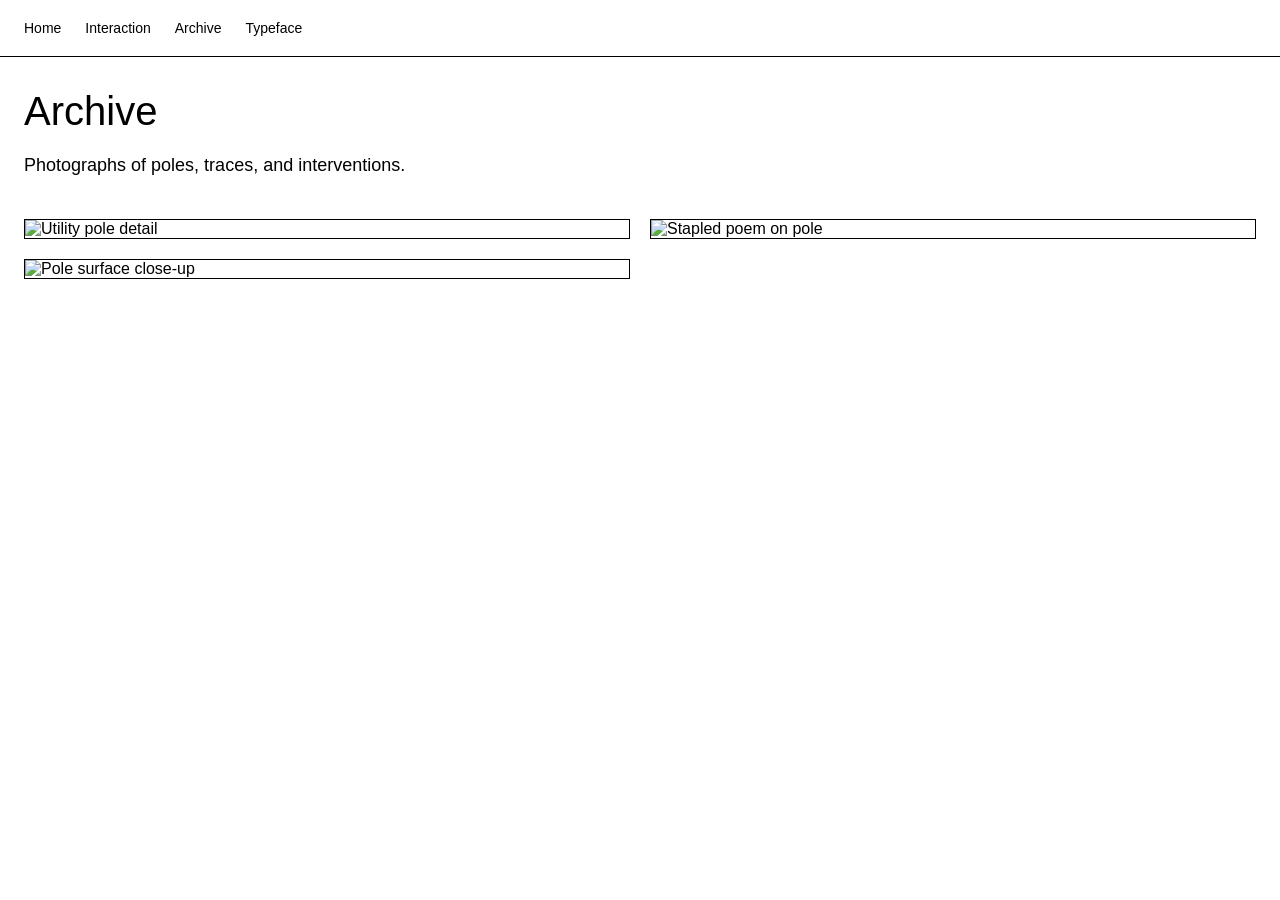
==== archive.html @ 543abb8b "1st push" ====
<!DOCTYPE html>
<html lang="en">
<head>
  <meta charset="UTF-8" />
  <meta name="viewport" content="width=device-width, initial-scale=1.0" />
  <title>Archive</title>
  <link rel="stylesheet" href="style.css" />
</head>
<body>

  <nav class="nav">
    <a href="index.html">Home</a>
    <a href="interaction.html">Interaction</a>
    <a href="archive.html">Archive</a>
    <a href="typeface.html">Typeface</a>
  </nav>

  <main class="page">
    <h1>Archive</h1>
    <p class="intro">Photographs of poles, traces, and interventions.</p>

    <section class="grid">
      <img src="assets/images/pole-01.jpg" alt="Utility pole detail" />
      <img src="assets/images/pole-02.jpg" alt="Stapled poem on pole" />
      <img src="assets/images/pole-03.jpg" alt="Pole surface close-up" />
    </section>
  </main>

</body>
</html>
---- style.css ----
* {
  box-sizing: border-box;
}

body {
  margin: 0;
  background: white;
  color: black;
  font-family: Arial, Helvetica, sans-serif;
}

.nav {
  position: sticky;
  top: 0;
  display: flex;
  gap: 24px;
  padding: 20px 24px;
  background: white;
  border-bottom: 1px solid black;
}

.nav a {
  color: black;
  text-decoration: none;
  font-size: 14px;
}

.nav a:hover {
  text-decoration: underline;
}

.page {
  padding: 32px 24px 60px;
}

h1 {
  margin: 0 0 12px 0;
  font-size: 40px;
  font-weight: 400;
}

.intro {
  max-width: 720px;
  font-size: 18px;
  line-height: 1.5;
  margin-bottom: 40px;
}

.section {
  max-width: 760px;
  font-size: 16px;
  line-height: 1.6;
}

.grid {
  display: grid;
  grid-template-columns: repeat(2, minmax(0, 1fr));
  gap: 20px;
}

.grid img {
  width: 100%;
  display: block;
  border: 1px solid black;
}

#sketch-holder {
  width: 100%;
  min-height: 80vh;
  border: 1px solid black;
}
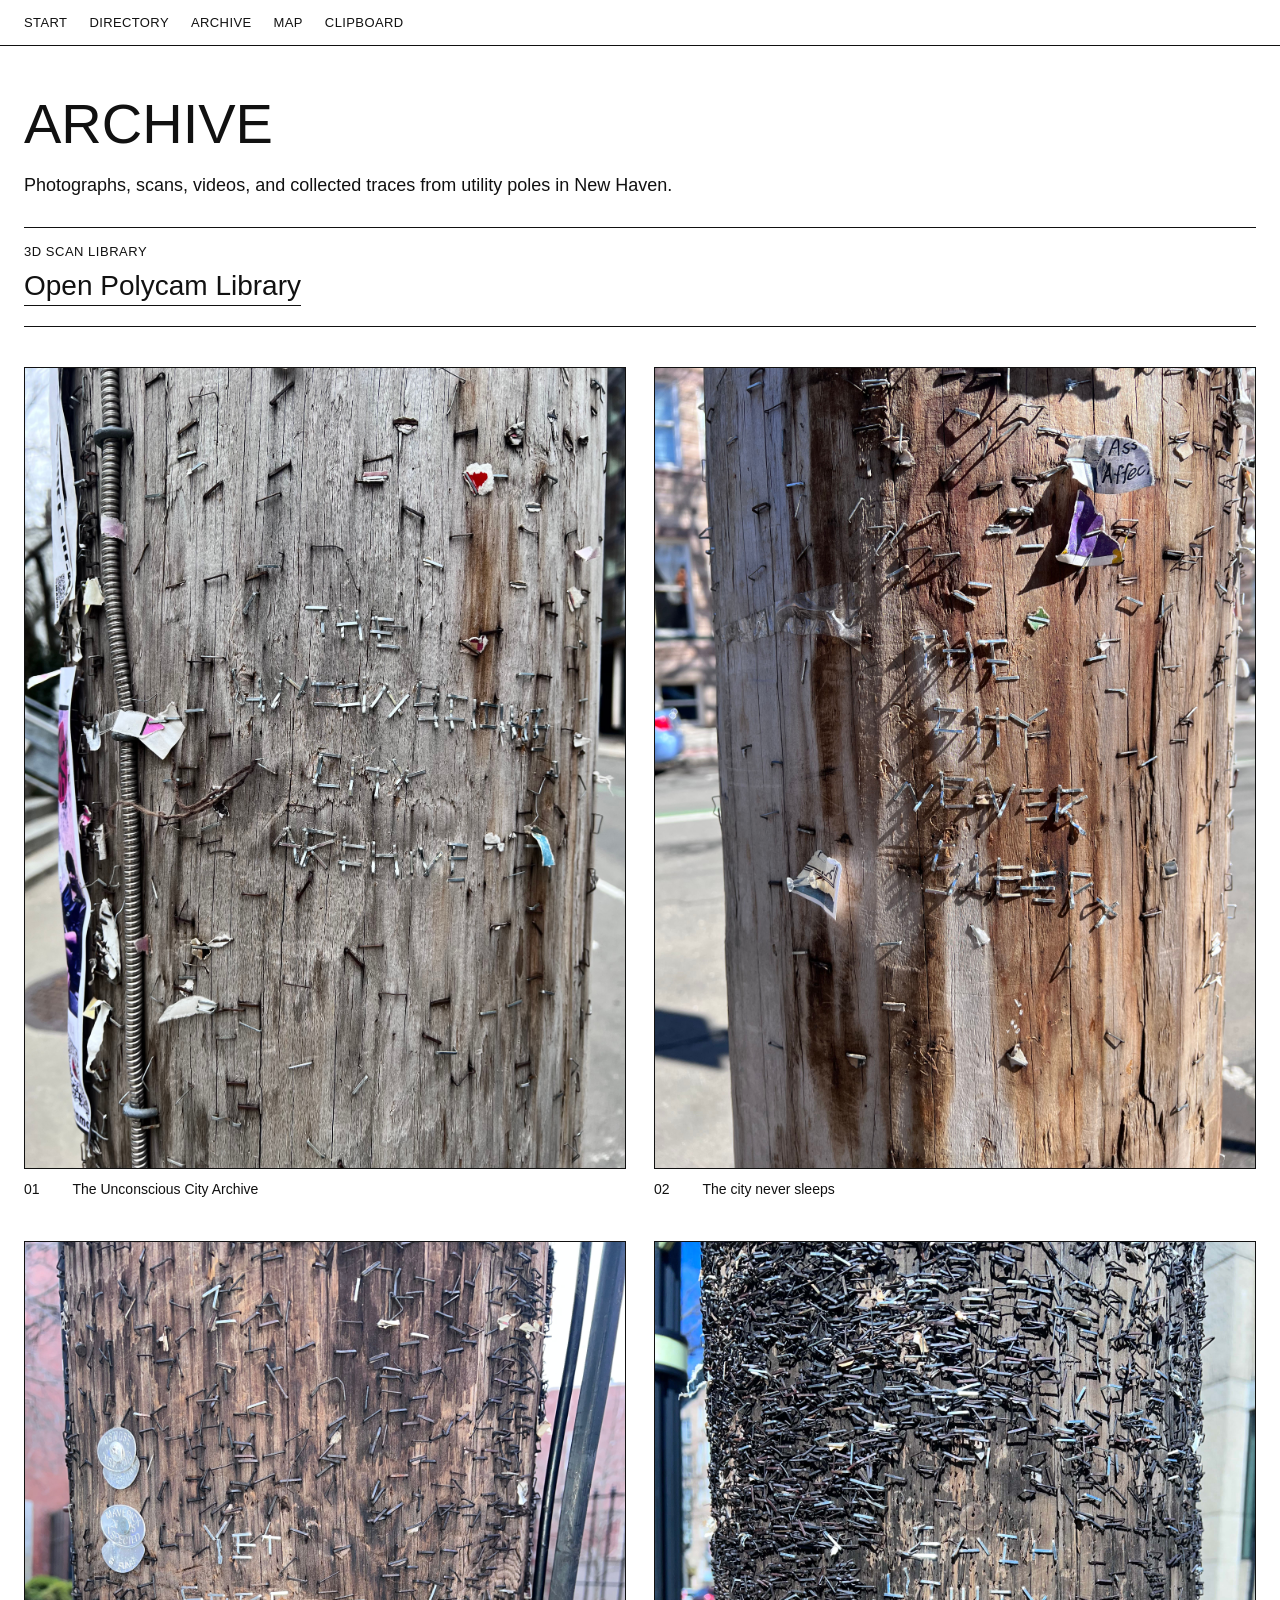
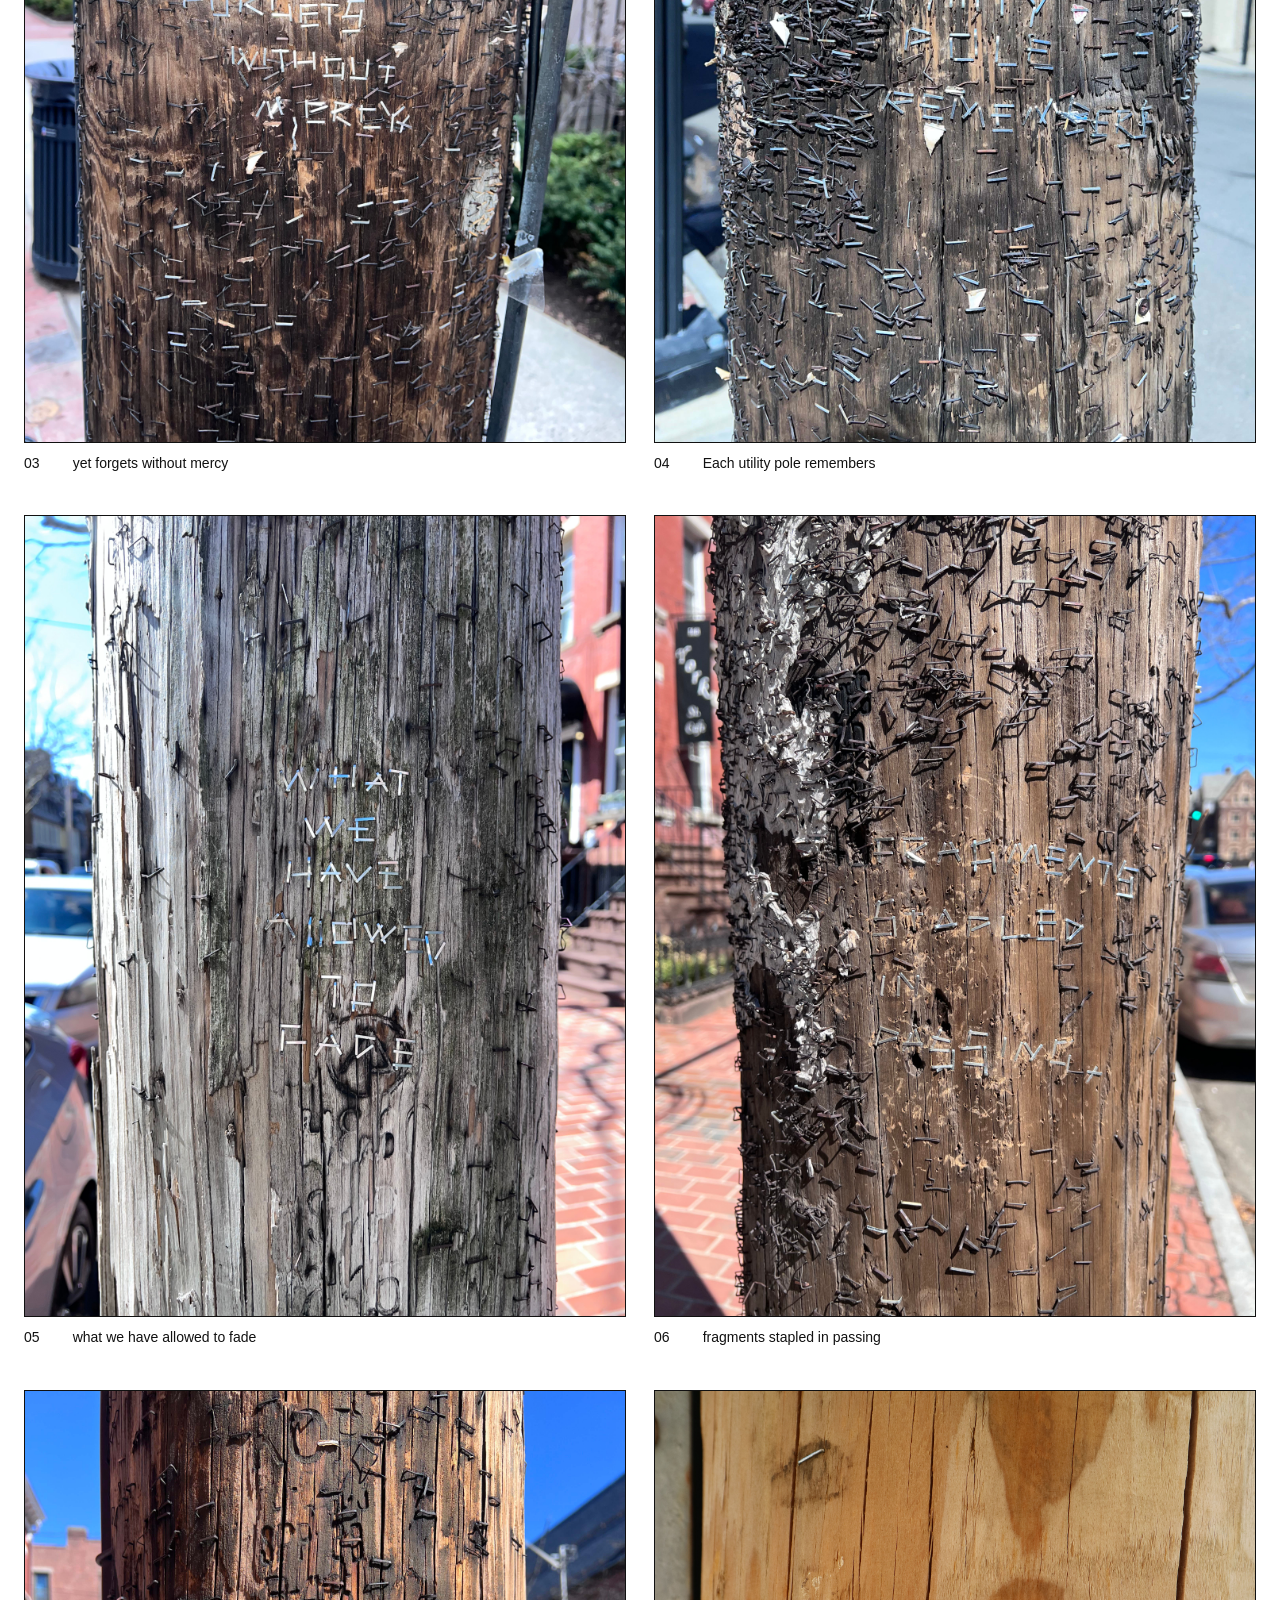
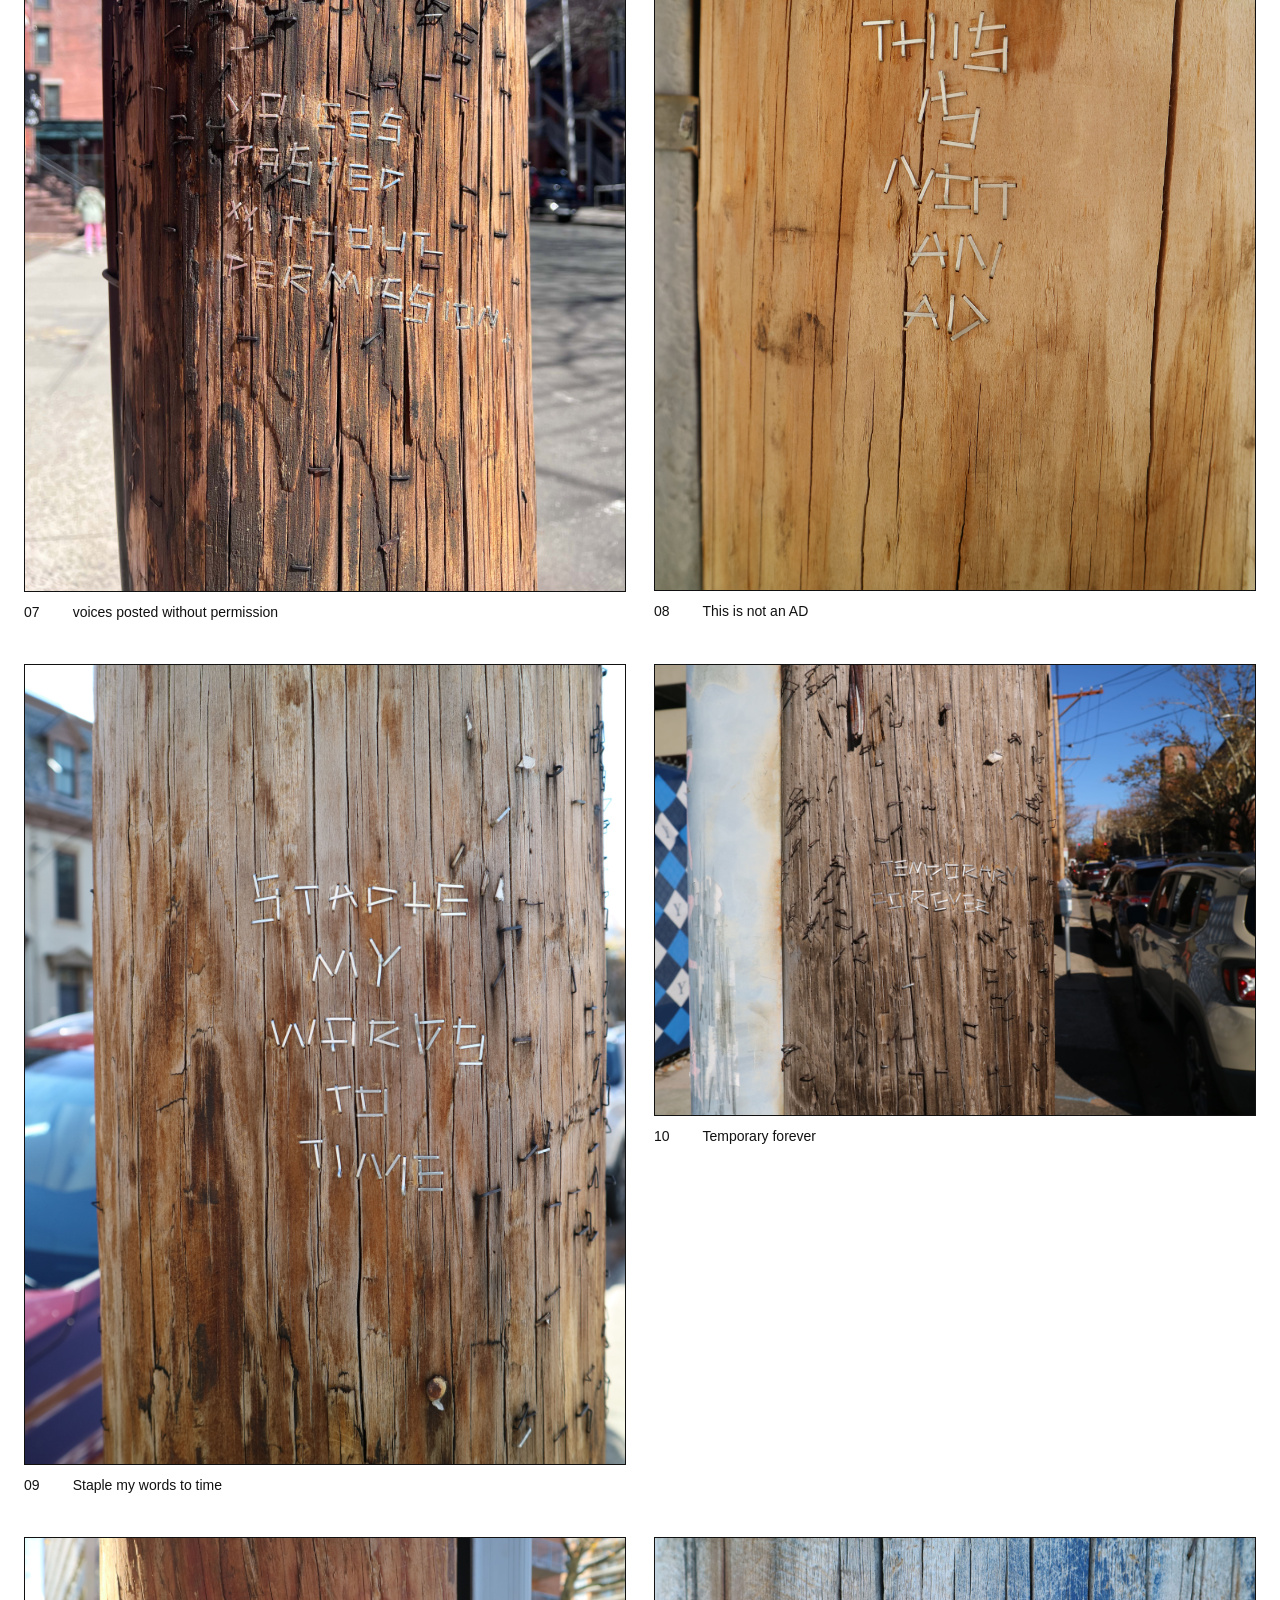
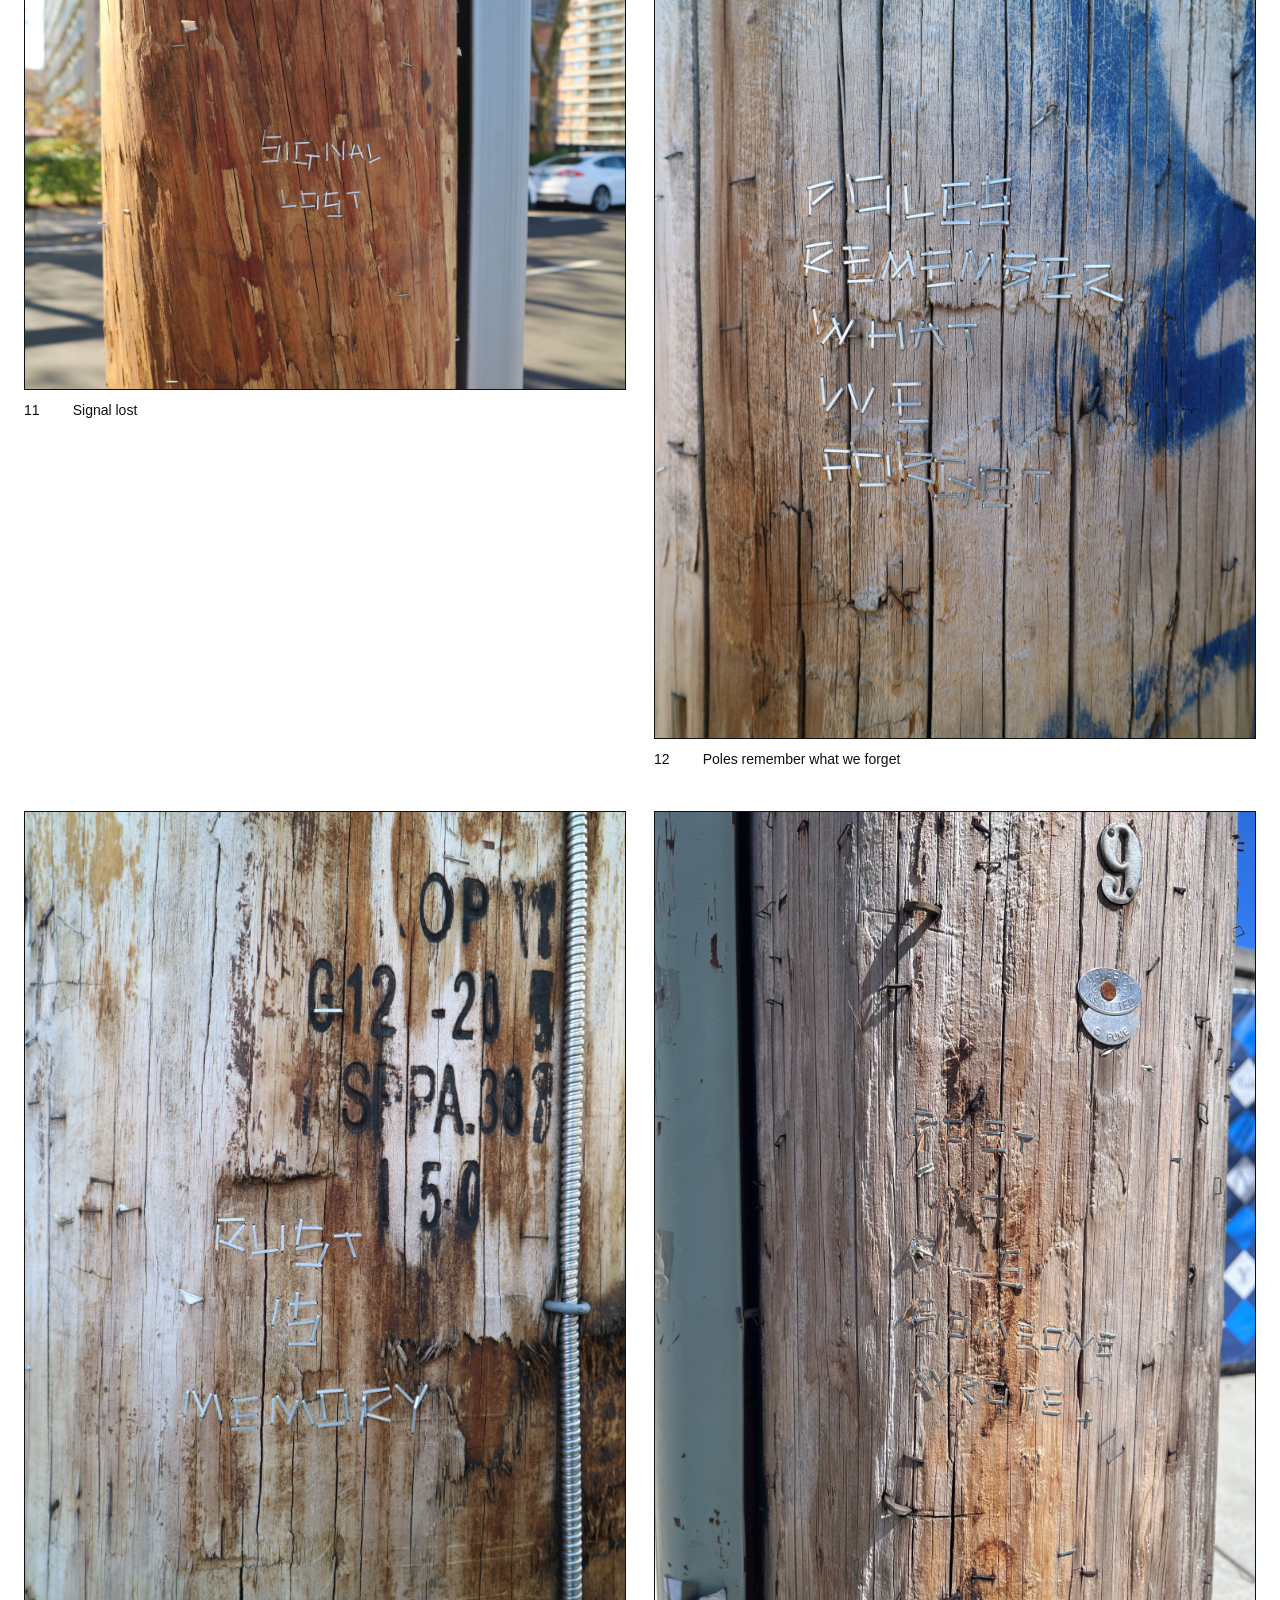
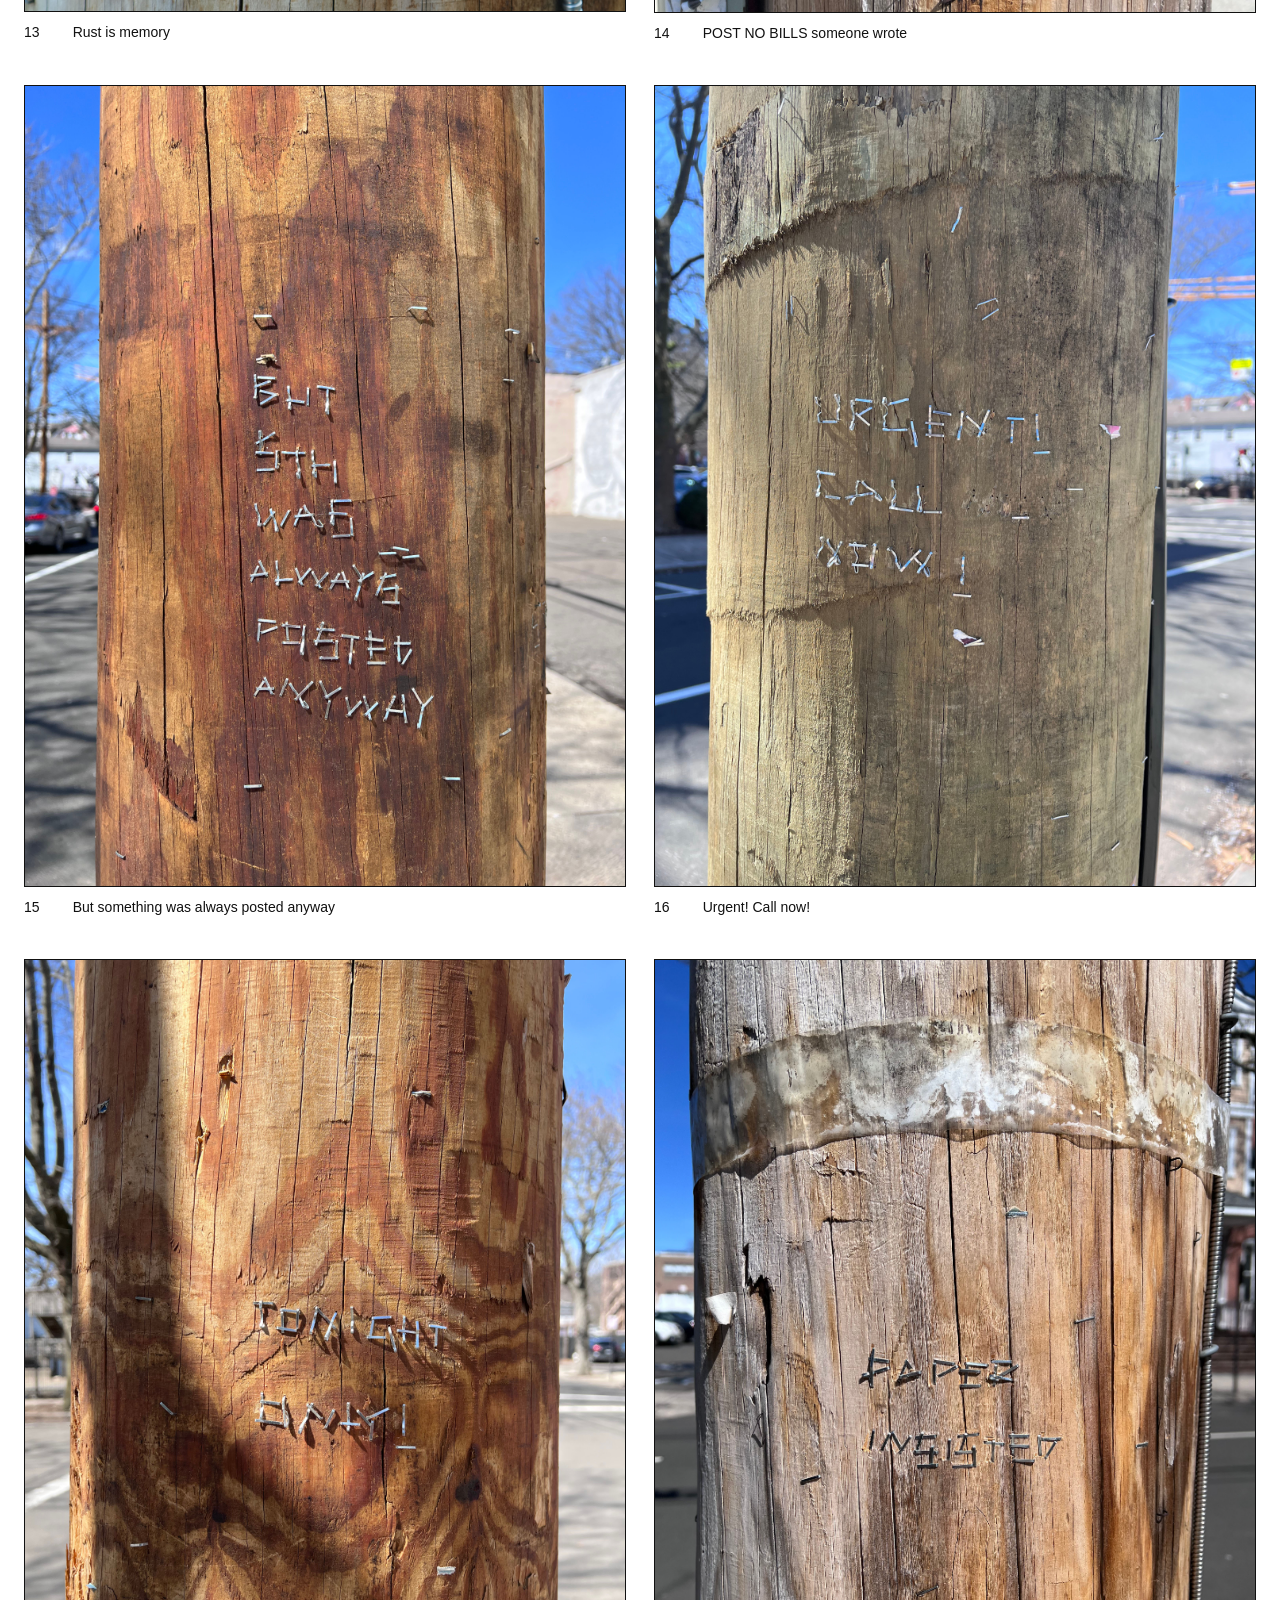
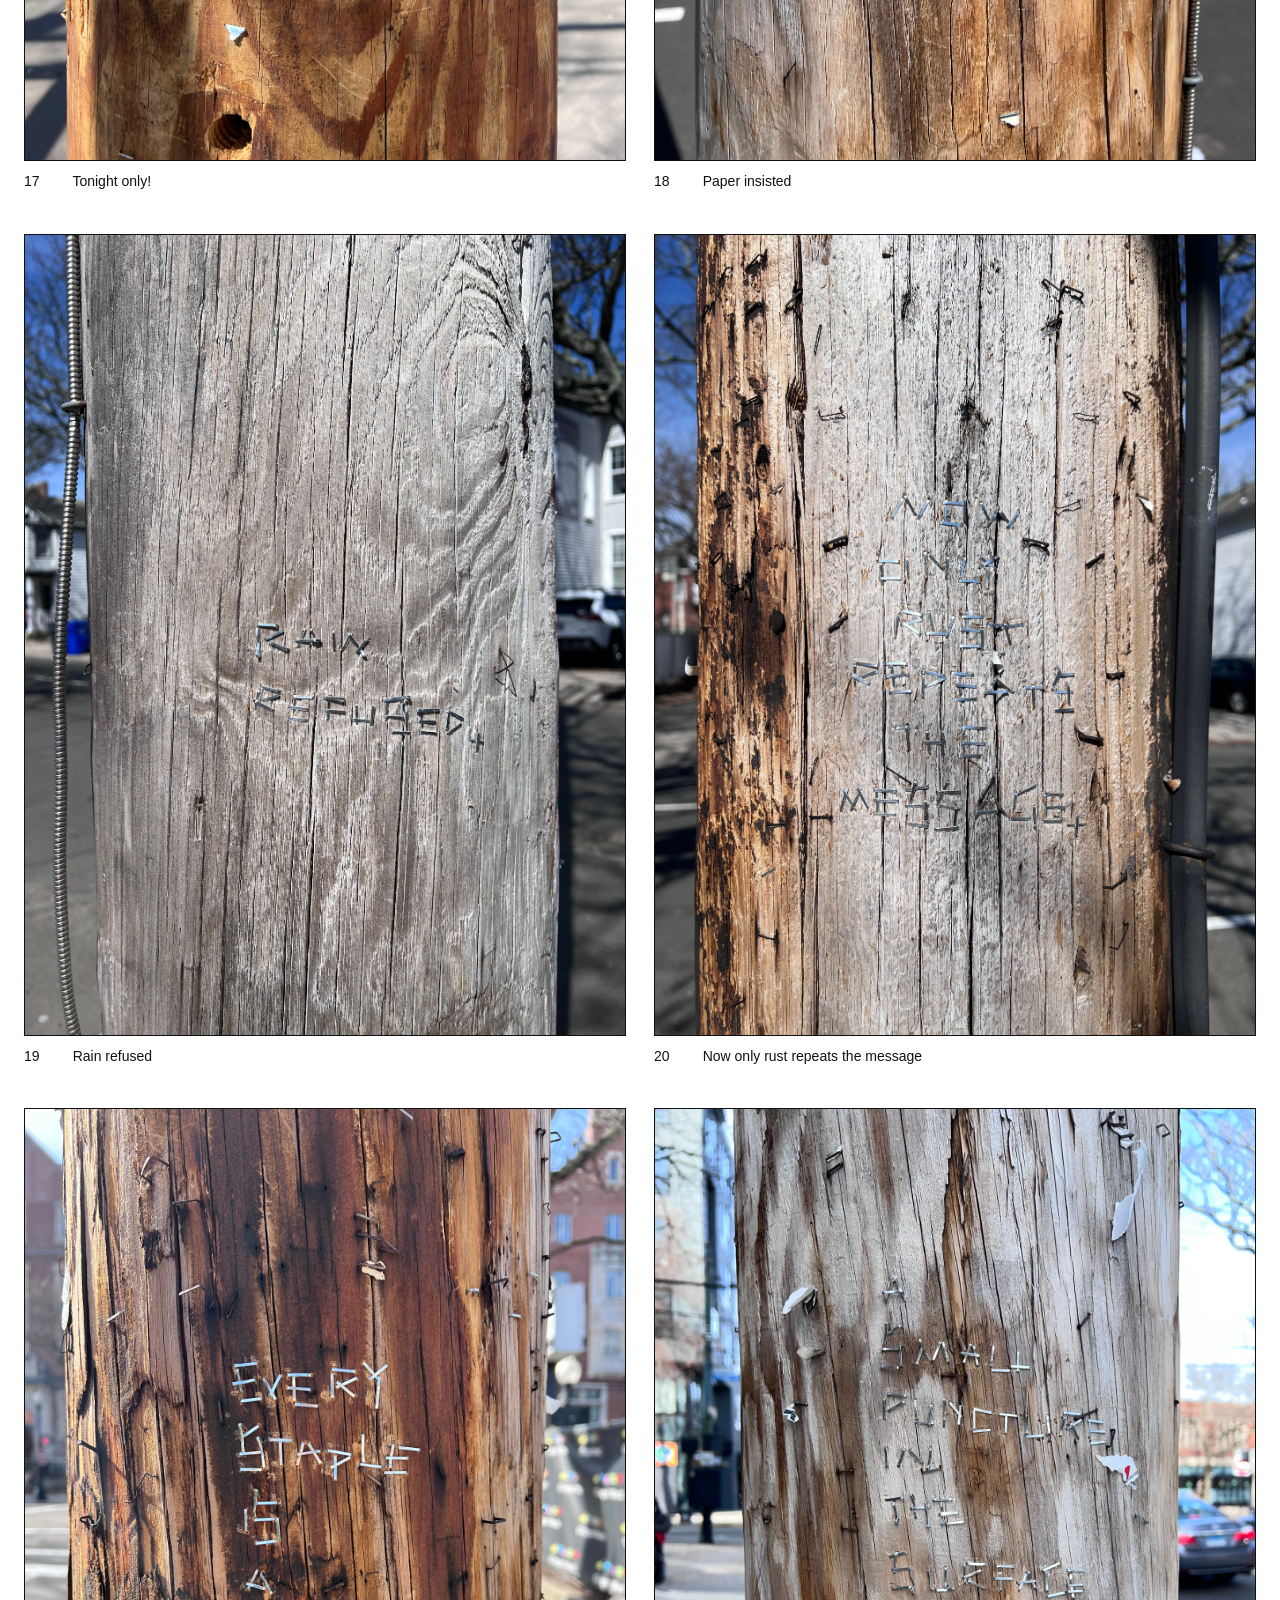
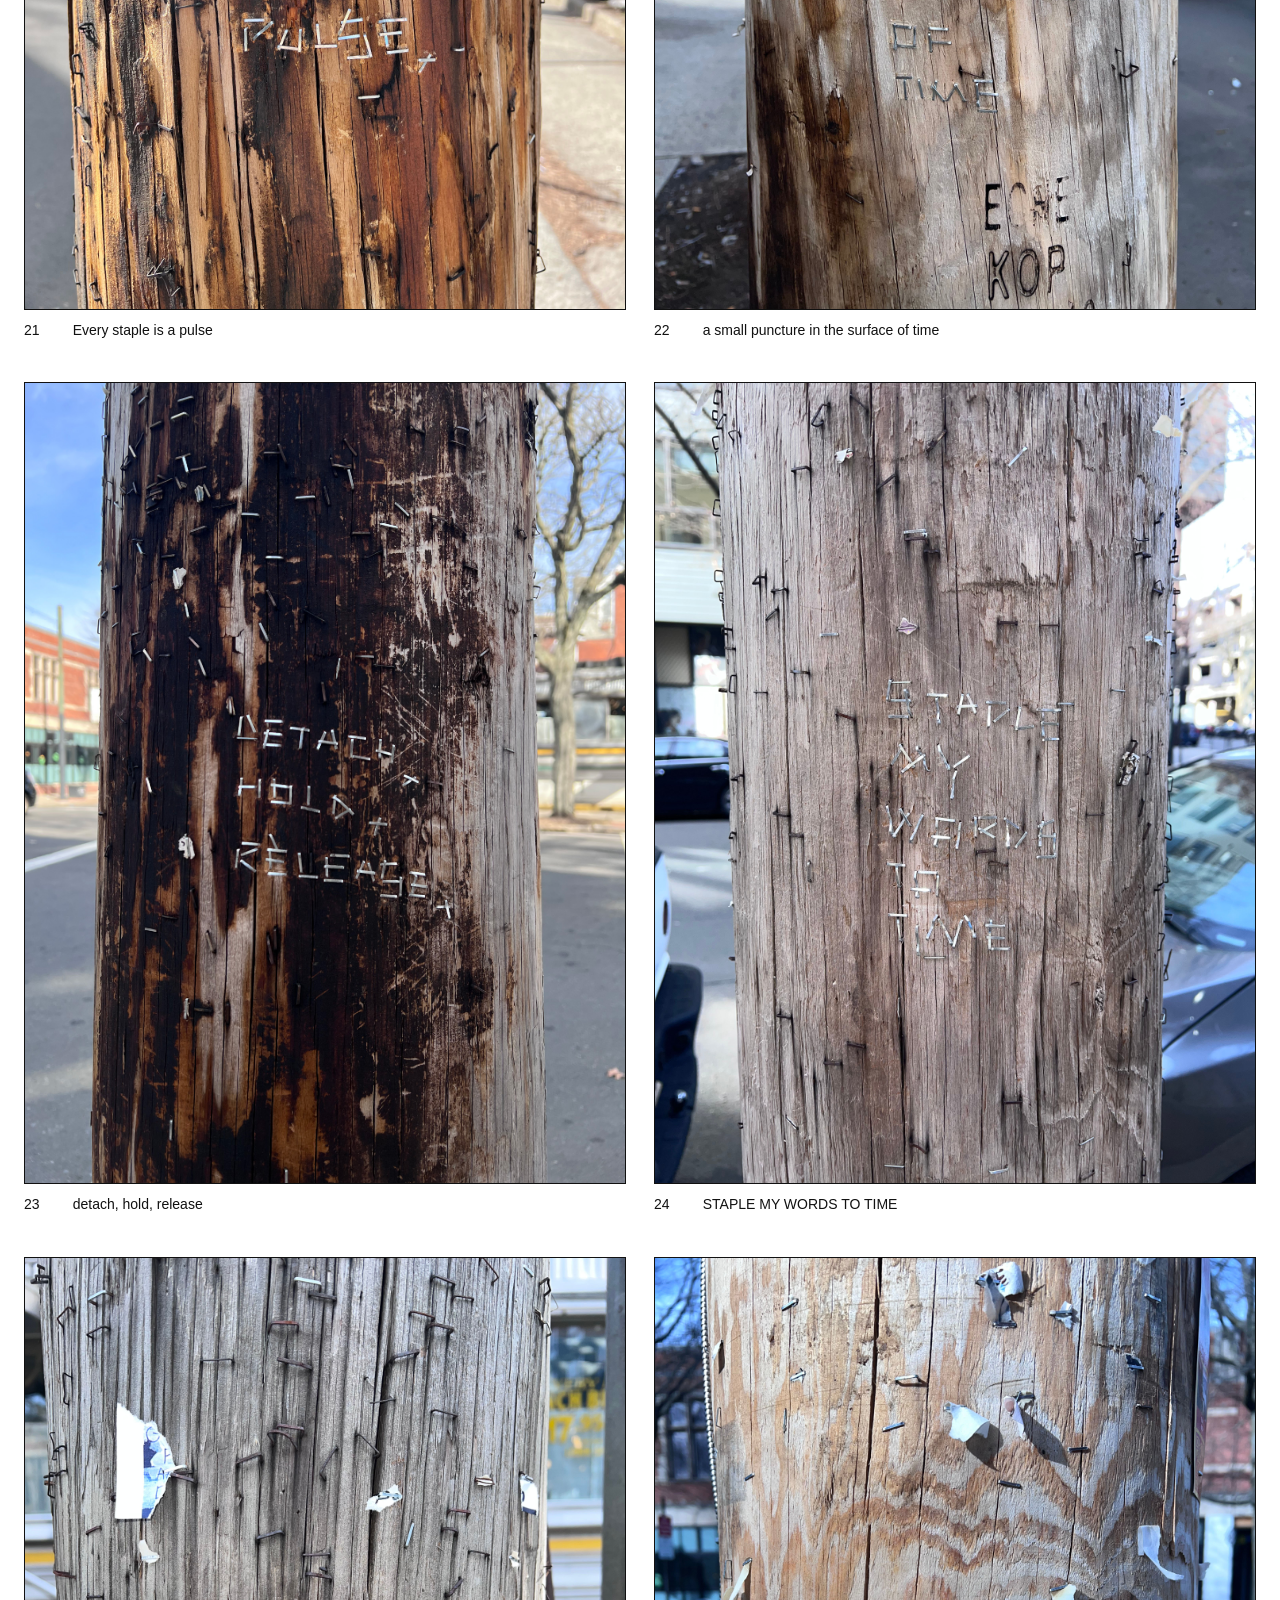
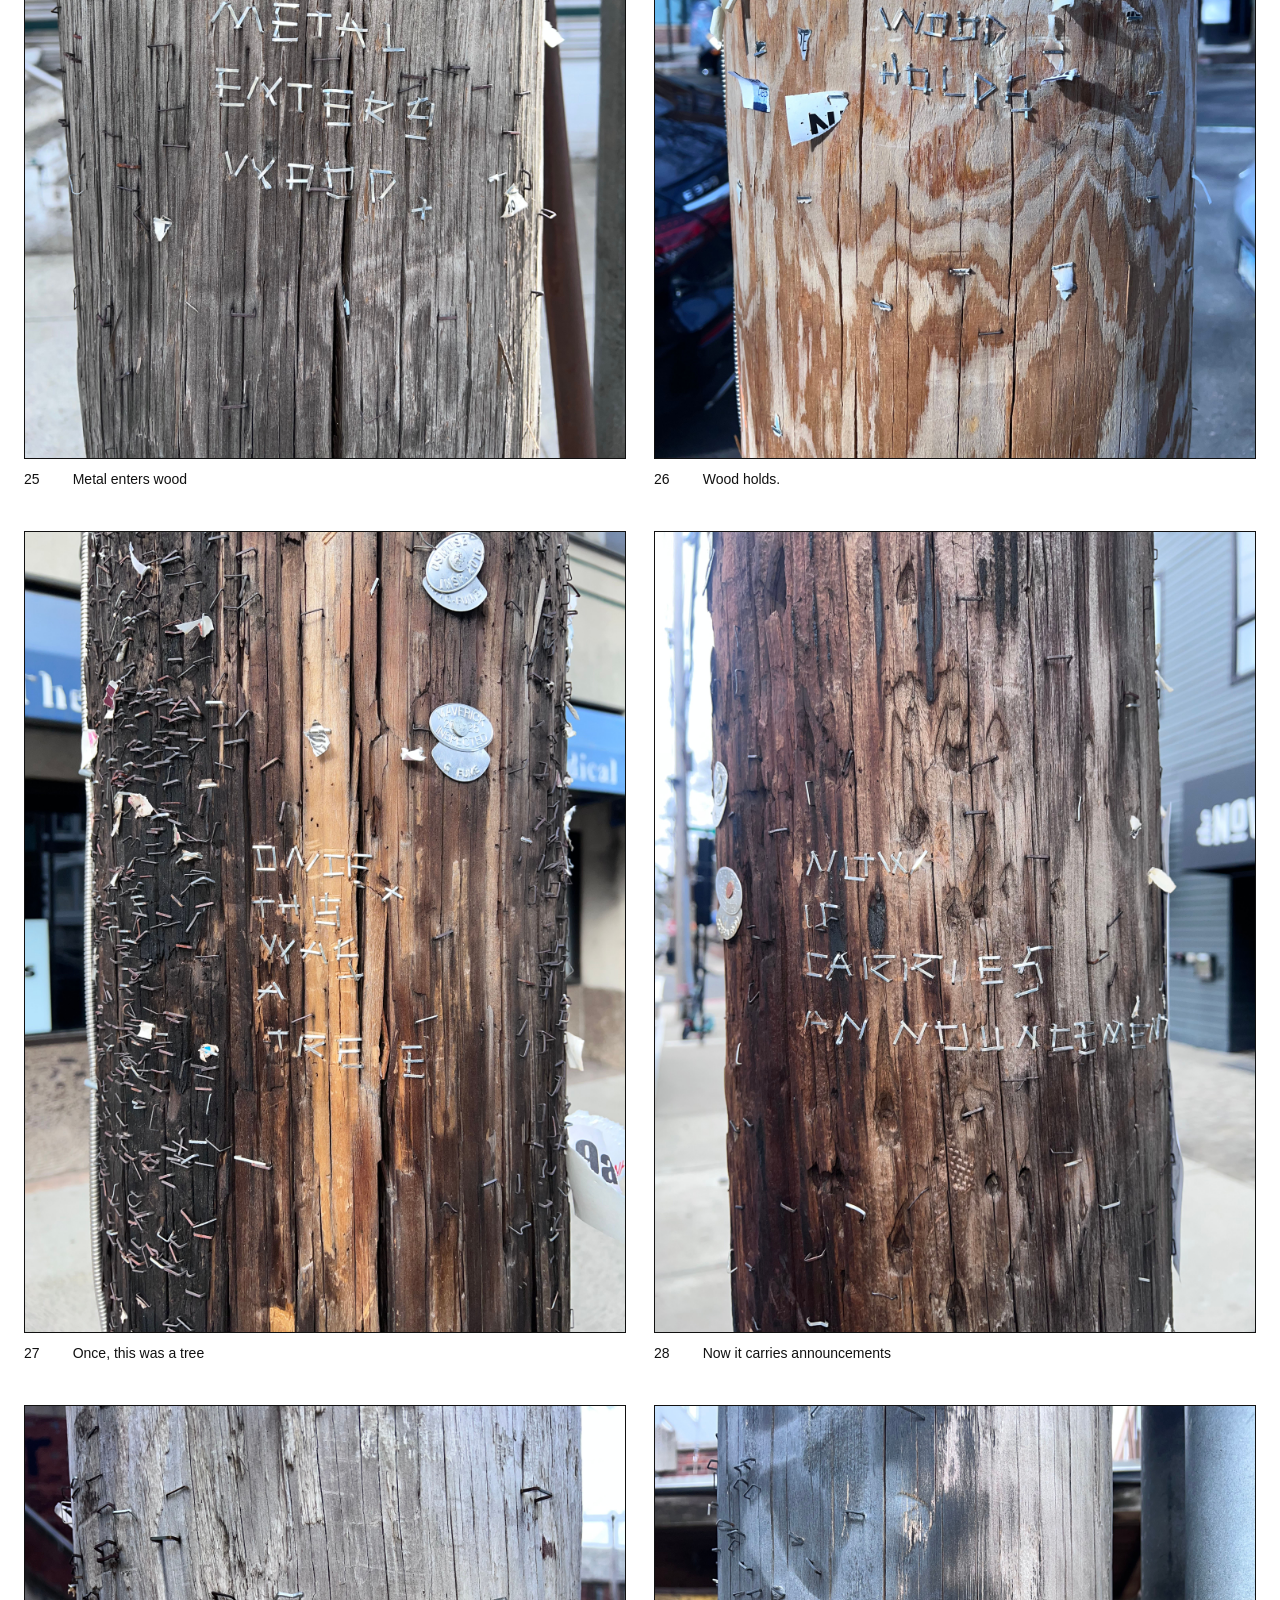
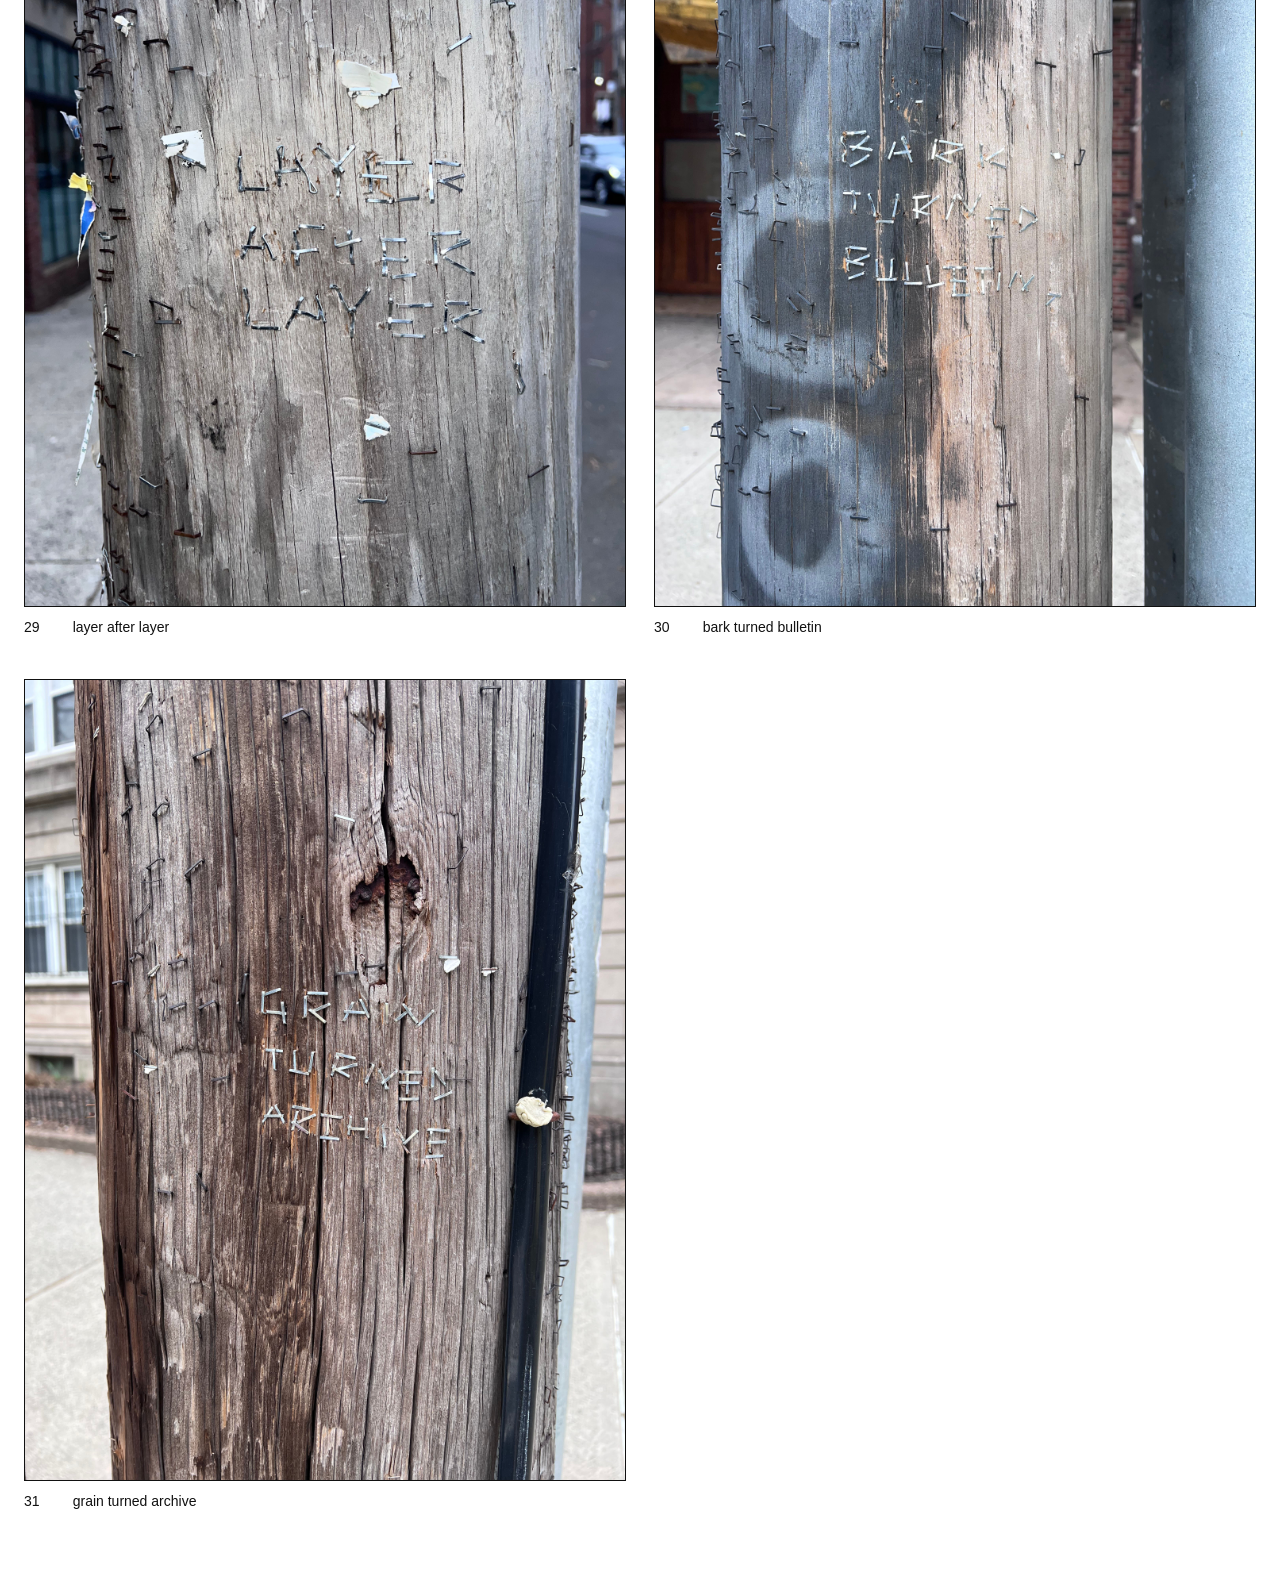
==== commit bee9df51: "Update archive, directory, and map pages" ====
--- a/archive.html
+++ b/archive.html
@@ -3,26 +3,292 @@
 <head>
   <meta charset="UTF-8" />
   <meta name="viewport" content="width=device-width, initial-scale=1.0" />
-  <title>Archive</title>
+  <title>ARCHIVE — Staple Web</title>
   <link rel="stylesheet" href="style.css" />
+  <style>
+    .archive-page {
+      padding: 96px 24px 48px;
+    }
+
+    .archive-title {
+      font-size: 56px;
+      line-height: 1;
+      margin: 0 0 20px 0;
+      font-weight: 400;
+    }
+
+    .archive-intro {
+      max-width: 980px;
+      font-size: 18px;
+      line-height: 1.5;
+      margin: 0 0 28px 0;
+    }
+
+    .archive-link-block {
+      margin: 0 0 40px 0;
+      padding: 16px 0 20px 0;
+      border-top: 1px solid #111;
+      border-bottom: 1px solid #111;
+    }
+
+    .archive-link-label {
+      margin: 0 0 10px 0;
+      font-size: 13px;
+      text-transform: uppercase;
+      letter-spacing: 0.04em;
+    }
+
+    .archive-link {
+      display: inline-block;
+      font-size: 28px;
+      line-height: 1.2;
+      text-decoration: none;
+      border-bottom: 1px solid #111;
+      padding-bottom: 2px;
+    }
+
+    .archive-link:hover {
+      opacity: 0.6;
+    }
+
+    .archive-grid {
+      display: grid;
+      grid-template-columns: repeat(2, 1fr);
+      gap: 28px 28px;
+    }
+
+    .archive-item {
+      display: block;
+    }
+
+    .archive-item img {
+      width: 100%;
+      height: auto;
+      display: block;
+      border: 1px solid #111;
+    }
+
+    .archive-caption {
+      font-size: 14px;
+      line-height: 1.45;
+      margin-top: 10px;
+    }
+
+    .archive-number {
+      display: inline-block;
+      min-width: 3.2em;
+    }
+
+    @media (max-width: 900px) {
+      .archive-page {
+        padding: 84px 16px 36px;
+      }
+
+      .archive-title {
+        font-size: 36px;
+      }
+
+      .archive-intro {
+        font-size: 16px;
+      }
+
+      .archive-link {
+        font-size: 22px;
+      }
+
+      .archive-grid {
+        grid-template-columns: 1fr;
+        gap: 22px;
+      }
+    }
+  </style>
 </head>
 <body>
 
   <nav class="nav">
-    <a href="index.html">Home</a>
-    <a href="interaction.html">Interaction</a>
-    <a href="archive.html">Archive</a>
-    <a href="typeface.html">Typeface</a>
+    <a href="index.html">START</a>
+    <a href="directory.html">DIRECTORY</a>
+    <a href="archive.html">ARCHIVE</a>
+    <a href="map.html">MAP</a>
+    <a href="clipboard.html">CLIPBOARD</a>
   </nav>
 
-  <main class="page">
-    <h1>Archive</h1>
-    <p class="intro">Photographs of poles, traces, and interventions.</p>
-
-    <section class="grid">
-      <img src="assets/images/pole-01.jpg" alt="Utility pole detail" />
-      <img src="assets/images/pole-02.jpg" alt="Stapled poem on pole" />
-      <img src="assets/images/pole-03.jpg" alt="Pole surface close-up" />
+  <main class="archive-page">
+    <h1 class="archive-title">ARCHIVE</h1>
+
+    <p class="archive-intro">
+      Photographs, scans, videos, and collected traces from utility poles in New Haven.
+    </p>
+
+    <div class="archive-link-block">
+      <p class="archive-link-label">3D Scan Library</p>
+      <a
+        class="archive-link"
+        href="https://poly.cam/library"
+        target="_blank"
+        rel="noopener noreferrer"
+      >
+        Open Polycam Library
+      </a>
+    </div>
+
+    <section class="archive-grid">
+
+      <div class="archive-item">
+        <img src="assets/images/01.jpg" alt="Archive image 01">
+        <p class="archive-caption"><span class="archive-number">01</span> The Unconscious City Archive</p>
+      </div>
+
+      <div class="archive-item">
+        <img src="assets/images/02.jpg" alt="Archive image 02">
+        <p class="archive-caption"><span class="archive-number">02</span> The city never sleeps</p>
+      </div>
+
+      <div class="archive-item">
+        <img src="assets/images/03.jpg" alt="Archive image 03">
+        <p class="archive-caption"><span class="archive-number">03</span> yet forgets without mercy</p>
+      </div>
+
+      <div class="archive-item">
+        <img src="assets/images/04.jpg" alt="Archive image 04">
+        <p class="archive-caption"><span class="archive-number">04</span> Each utility pole remembers</p>
+      </div>
+
+      <div class="archive-item">
+        <img src="assets/images/05.jpg" alt="Archive image 05">
+        <p class="archive-caption"><span class="archive-number">05</span> what we have allowed to fade</p>
+      </div>
+
+      <div class="archive-item">
+        <img src="assets/images/06.jpg" alt="Archive image 06">
+        <p class="archive-caption"><span class="archive-number">06</span> fragments stapled in passing</p>
+      </div>
+
+      <div class="archive-item">
+        <img src="assets/images/07.jpg" alt="Archive image 07">
+        <p class="archive-caption"><span class="archive-number">07</span> voices posted without permission</p>
+      </div>
+
+      <div class="archive-item">
+        <img src="assets/images/08.jpg" alt="Archive image 08">
+        <p class="archive-caption"><span class="archive-number">08</span> This is not an AD</p>
+      </div>
+
+      <div class="archive-item">
+        <img src="assets/images/09.jpg" alt="Archive image 09">
+        <p class="archive-caption"><span class="archive-number">09</span> Staple my words to time</p>
+      </div>
+
+      <div class="archive-item">
+        <img src="assets/images/10.jpg" alt="Archive image 10">
+        <p class="archive-caption"><span class="archive-number">10</span> Temporary forever</p>
+      </div>
+
+      <div class="archive-item">
+        <img src="assets/images/11.jpg" alt="Archive image 11">
+        <p class="archive-caption"><span class="archive-number">11</span> Signal lost</p>
+      </div>
+
+      <div class="archive-item">
+        <img src="assets/images/12.jpg" alt="Archive image 12">
+        <p class="archive-caption"><span class="archive-number">12</span> Poles remember what we forget</p>
+      </div>
+
+      <div class="archive-item">
+        <img src="assets/images/13.jpg" alt="Archive image 13">
+        <p class="archive-caption"><span class="archive-number">13</span> Rust is memory</p>
+      </div>
+
+      <div class="archive-item">
+        <img src="assets/images/14.jpg" alt="Archive image 14">
+        <p class="archive-caption"><span class="archive-number">14</span> POST NO BILLS someone wrote</p>
+      </div>
+
+      <div class="archive-item">
+        <img src="assets/images/15.jpg" alt="Archive image 15">
+        <p class="archive-caption"><span class="archive-number">15</span> But something was always posted anyway</p>
+      </div>
+
+      <div class="archive-item">
+        <img src="assets/images/16.jpg" alt="Archive image 16">
+        <p class="archive-caption"><span class="archive-number">16</span> Urgent! Call now!</p>
+      </div>
+
+      <div class="archive-item">
+        <img src="assets/images/17.jpg" alt="Archive image 17">
+        <p class="archive-caption"><span class="archive-number">17</span> Tonight only!</p>
+      </div>
+
+      <div class="archive-item">
+        <img src="assets/images/18.jpg" alt="Archive image 18">
+        <p class="archive-caption"><span class="archive-number">18</span> Paper insisted</p>
+      </div>
+
+      <div class="archive-item">
+        <img src="assets/images/19.jpg" alt="Archive image 19">
+        <p class="archive-caption"><span class="archive-number">19</span> Rain refused</p>
+      </div>
+
+      <div class="archive-item">
+        <img src="assets/images/20.jpg" alt="Archive image 20">
+        <p class="archive-caption"><span class="archive-number">20</span> Now only rust repeats the message</p>
+      </div>
+
+      <div class="archive-item">
+        <img src="assets/images/21.jpg" alt="Archive image 21">
+        <p class="archive-caption"><span class="archive-number">21</span> Every staple is a pulse</p>
+      </div>
+
+      <div class="archive-item">
+        <img src="assets/images/22.jpg" alt="Archive image 22">
+        <p class="archive-caption"><span class="archive-number">22</span> a small puncture in the surface of time</p>
+      </div>
+
+      <div class="archive-item">
+        <img src="assets/images/23.jpg" alt="Archive image 23">
+        <p class="archive-caption"><span class="archive-number">23</span> detach, hold, release</p>
+      </div>
+
+      <div class="archive-item">
+        <img src="assets/images/24.jpg" alt="Archive image 24">
+        <p class="archive-caption"><span class="archive-number">24</span> STAPLE MY WORDS TO TIME</p>
+      </div>
+
+      <div class="archive-item">
+        <img src="assets/images/25.jpg" alt="Archive image 25">
+        <p class="archive-caption"><span class="archive-number">25</span> Metal enters wood</p>
+      </div>
+
+      <div class="archive-item">
+        <img src="assets/images/26.jpg" alt="Archive image 26">
+        <p class="archive-caption"><span class="archive-number">26</span> Wood holds.</p>
+      </div>
+
+      <div class="archive-item">
+        <img src="assets/images/27.jpg" alt="Archive image 27">
+        <p class="archive-caption"><span class="archive-number">27</span> Once, this was a tree</p>
+      </div>
+
+      <div class="archive-item">
+        <img src="assets/images/28.jpg" alt="Archive image 28">
+        <p class="archive-caption"><span class="archive-number">28</span> Now it carries announcements</p>
+      </div>
+
+      <div class="archive-item">
+        <img src="assets/images/29.jpg" alt="Archive image 29">
+        <p class="archive-caption"><span class="archive-number">29</span> layer after layer</p>
+      </div>
+
+      <div class="archive-item">
+        <img src="assets/images/30.jpg" alt="Archive image 30">
+        <p class="archive-caption"><span class="archive-number">30</span> bark turned bulletin</p>
+      </div>
+
+      <div class="archive-item">
+        <img src="assets/images/31.jpg" alt="Archive image 31">
+        <p class="archive-caption"><span class="archive-number">31</span> grain turned archive</p>
+      </div>
+
     </section>
   </main>
 
--- a/style.css
+++ b/style.css
@@ -2,27 +2,46 @@
   box-sizing: border-box;
 }
 
+html, body {
+  margin: 0;
+  padding: 0;
+  background: #ffffff;
+  color: #111111;
+  font-family: Arial, Helvetica, sans-serif;
+}
+
 body {
-  margin: 0;
-  background: white;
-  color: black;
-  font-family: Arial, Helvetica, sans-serif;
+  min-height: 100vh;
+}
+
+a {
+  color: inherit;
+  text-decoration: none;
+}
+
+img {
+  max-width: 100%;
+  display: block;
 }
 
 .nav {
-  position: sticky;
+  position: fixed;
   top: 0;
-  display: flex;
-  gap: 24px;
-  padding: 20px 24px;
-  background: white;
-  border-bottom: 1px solid black;
+  left: 0;
+  width: 100%;
+  display: flex;
+  gap: 22px;
+  padding: 16px 24px;
+  background: rgba(255, 255, 255, 0.96);
+  border-bottom: 1px solid #111;
+  z-index: 1000;
 }
 
 .nav a {
-  color: black;
-  text-decoration: none;
-  font-size: 14px;
+  font-size: 13px;
+  letter-spacing: 0.03em;
+  text-transform: uppercase;
+  line-height: 1;
 }
 
 .nav a:hover {
@@ -30,42 +49,276 @@
 }
 
 .page {
-  padding: 32px 24px 60px;
-}
-
-h1 {
-  margin: 0 0 12px 0;
-  font-size: 40px;
+  min-height: 100vh;
+}
+
+.page-stage {
+  padding-top: 68px;
+}
+
+.page-standard {
+  padding: 96px 24px 48px;
+}
+
+.page-title {
+  font-size: 42px;
   font-weight: 400;
-}
-
-.intro {
-  max-width: 720px;
+  margin: 0 0 14px 0;
+  line-height: 1;
+}
+
+.page-intro {
+  max-width: 760px;
   font-size: 18px;
   line-height: 1.5;
-  margin-bottom: 40px;
+  margin: 0 0 32px 0;
 }
 
 .section {
-  max-width: 760px;
-  font-size: 16px;
-  line-height: 1.6;
-}
-
-.grid {
+  margin-top: 28px;
+}
+
+.two-col {
   display: grid;
-  grid-template-columns: repeat(2, minmax(0, 1fr));
+  grid-template-columns: 1fr 1fr;
+  gap: 24px;
+}
+
+.grid-2 {
+  display: grid;
+  grid-template-columns: 1fr 1fr;
   gap: 20px;
 }
 
-.grid img {
-  width: 100%;
-  display: block;
-  border: 1px solid black;
+.grid-3 {
+  display: grid;
+  grid-template-columns: repeat(3, 1fr);
+  gap: 20px;
+}
+
+.card {
+  border: 1px solid #111;
+  padding: 16px;
+  min-height: 120px;
+}
+
+.meta {
+  font-size: 12px;
+  text-transform: uppercase;
+  letter-spacing: 0.04em;
+  margin-bottom: 10px;
+}
+
+.note {
+  font-size: 15px;
+  line-height: 1.5;
+}
+
+.full-center {
+  min-height: 100vh;
+  display: flex;
+  align-items: center;
+  justify-content: center;
+  padding: 100px 24px 40px;
+  text-align: center;
+}
+
+.transition-text {
+  max-width: 900px;
+  font-size: 30px;
+  line-height: 1.4;
+  margin: 0 auto;
+}
+
+.enter-link {
+  display: inline-block;
+  margin-top: 28px;
+  border: 1px solid #111;
+  padding: 10px 16px;
+  font-size: 13px;
+  text-transform: uppercase;
+}
+
+.enter-link:hover {
+  background: #111;
+  color: #fff;
 }
 
 #sketch-holder {
   width: 100%;
-  min-height: 80vh;
-  border: 1px solid black;
+  height: calc(100vh - 68px);
+  min-height: calc(100vh - 68px);
+  position: relative;
+  overflow: visible;
+  background: #fff;
+}
+
+/* p5 生成的 input / button */
+#sketch-holder input,
+#sketch-holder button {
+  position: absolute;
+  z-index: 20;
+  font-family: Arial, Helvetica, sans-serif;
+  font-size: 14px;
+  border: 1px solid #111;
+  background: #fff;
+  color: #111;
+  border-radius: 0;
+  box-shadow: none;
+}
+
+#sketch-holder input {
+  padding: 8px 12px;
+  height: 38px;
+  outline: none;
+}
+
+#sketch-holder input::placeholder {
+  color: rgba(0, 0, 0, 0.32);
+}
+
+#sketch-holder button {
+  padding: 8px 14px;
+  height: 38px;
+  cursor: pointer;
+}
+
+#sketch-holder button:hover {
+  background: #111;
+  color: #fff;
+}
+
+.index-pole-wrap {
+  display: flex;
+  justify-content: center;
+  align-items: flex-start;
+  min-height: 75vh;
+  padding: 20px 24px 60px;
+}
+
+.index-pole {
+  width: 280px;
+  min-height: 900px;
+  border: 1px solid #111;
+  padding: 30px 20px;
+  display: flex;
+  flex-direction: column;
+  gap: 28px;
+  align-items: center;
+}
+
+.poem-link {
+  font-size: 22px;
+  line-height: 1.3;
+  text-align: center;
+  cursor: pointer;
+}
+
+.poem-link:hover {
+  text-decoration: underline;
+}
+
+.background-poems {
+  position: fixed;
+  inset: 0;
+  pointer-events: none;
+  z-index: 0;
+  overflow: hidden;
+}
+
+.bg-poem {
+  position: absolute;
+  font-size: 22px;
+  opacity: 0.08;
+  white-space: nowrap;
+}
+
+.content-layer {
+  position: relative;
+  z-index: 2;
+}
+
+.archive-item img {
+  border: 1px solid #111;
+}
+
+.archive-caption {
+  font-size: 13px;
+  margin-top: 8px;
+  line-height: 1.4;
+}
+
+.clipboard-list {
+  display: grid;
+  grid-template-columns: repeat(2, 1fr);
+  gap: 18px;
+}
+
+.clip-note {
+  border: 1px solid #111;
+  padding: 16px;
+  min-height: 140px;
+}
+
+.map-box {
+  border: 1px solid #111;
+  min-height: 70vh;
+  display: flex;
+  align-items: center;
+  justify-content: center;
+  font-size: 18px;
+  padding: 24px;
+  text-align: center;
+}
+
+.small {
+  font-size: 13px;
+  line-height: 1.5;
+}
+
+@media (max-width: 900px) {
+  .two-col,
+  .grid-2,
+  .grid-3,
+  .clipboard-list {
+    grid-template-columns: 1fr;
+  }
+
+  .transition-text {
+    font-size: 24px;
+    max-width: 92vw;
+  }
+
+  .index-pole {
+    width: 86vw;
+    min-height: auto;
+  }
+
+  .nav {
+    gap: 14px;
+    padding: 14px 16px;
+    overflow-x: auto;
+    white-space: nowrap;
+  }
+
+  .page-stage {
+    padding-top: 60px;
+  }
+
+  #sketch-holder {
+    height: calc(100vh - 60px);
+    min-height: calc(100vh - 60px);
+  }
+
+  .page-standard {
+    padding: 84px 16px 36px;
+  }
+
+  .page-title {
+    font-size: 32px;
+  }
+
+  .page-intro {
+    font-size: 16px;
+  }
 }
